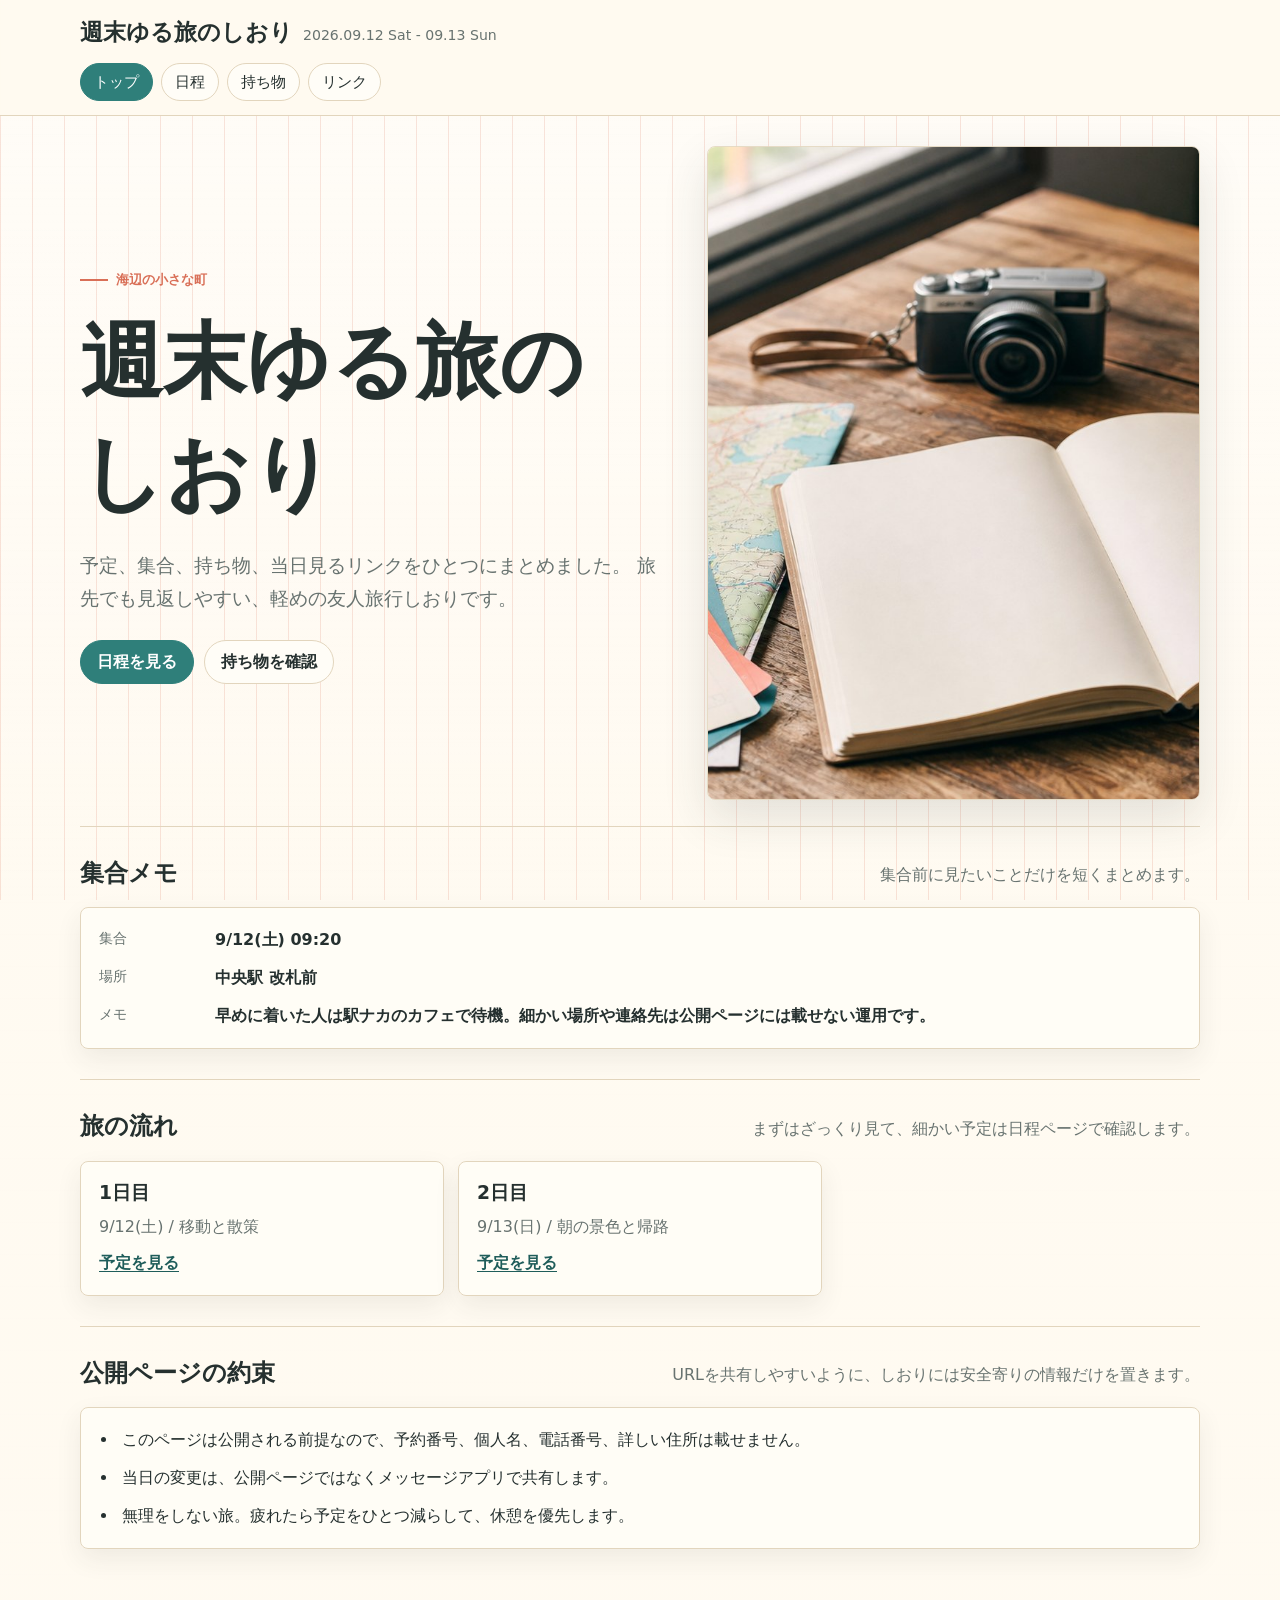
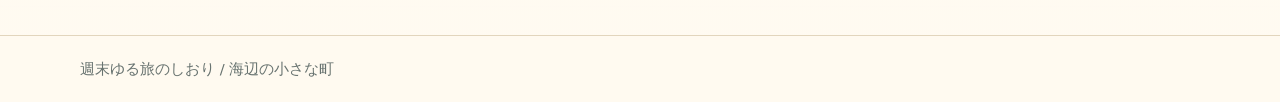
==== index.html @ 7c44f94f "Create travel booklet site" ====
<!doctype html>
<html lang="ja">
  <head>
    <meta charset="utf-8">
    <meta name="viewport" content="width=device-width, initial-scale=1">
    <meta name="description" content="友人旅行向けの安全版Webしおりテンプレートです。">
    <title>旅行のしおり</title>
    <link rel="icon" href="assets/favicon.svg" type="image/svg+xml">
    <link rel="stylesheet" href="assets/styles.css">
  </head>
  <body data-page="home">
    <header class="site-header">
      <div class="header-inner">
        <a class="site-title" href="index.html">
          <strong class="js-trip-title">旅行のしおり</strong>
          <span class="js-trip-dates">旅の日程</span>
        </a>
        <nav class="site-nav" aria-label="メインナビゲーション">
          <a href="index.html" aria-current="page">トップ</a>
          <a href="schedule.html">日程</a>
          <a href="packing.html">持ち物</a>
          <a href="links.html">リンク</a>
        </nav>
      </div>
    </header>

    <main class="page">
      <section class="hero" aria-labelledby="hero-title">
        <div class="hero-copy">
          <p class="eyebrow js-trip-destination">旅先</p>
          <h1 id="hero-title" class="js-trip-title">旅行のしおり</h1>
          <p class="lead">
            予定、集合、持ち物、当日見るリンクをひとつにまとめました。
            旅先でも見返しやすい、軽めの友人旅行しおりです。
          </p>
          <div class="hero-actions">
            <a class="button" href="schedule.html">日程を見る</a>
            <a class="button secondary" href="packing.html">持ち物を確認</a>
          </div>
        </div>
        <div class="hero-media">
          <img class="cover-image" src="assets/cover.jpg" alt="旅ノートと地図が置かれたテーブル">
        </div>
      </section>

      <section class="section" aria-labelledby="meeting-title">
        <div class="section-header">
          <h2 id="meeting-title">集合メモ</h2>
          <p>集合前に見たいことだけを短くまとめます。</p>
        </div>
        <div class="card js-meeting"></div>
      </section>

      <section class="section" aria-labelledby="days-title">
        <div class="section-header">
          <h2 id="days-title">旅の流れ</h2>
          <p>まずはざっくり見て、細かい予定は日程ページで確認します。</p>
        </div>
        <div class="grid js-day-preview"></div>
      </section>

      <section class="section" aria-labelledby="safe-title">
        <div class="section-header">
          <h2 id="safe-title">公開ページの約束</h2>
          <p>URLを共有しやすいように、しおりには安全寄りの情報だけを置きます。</p>
        </div>
        <div class="note-panel">
          <ul class="note-list js-notes"></ul>
        </div>
      </section>
    </main>

    <footer class="site-footer">
      <div class="footer-inner">
        <span class="js-trip-title">旅行のしおり</span> / <span class="js-trip-destination">旅先</span>
      </div>
    </footer>

    <script src="data/trip-data.js"></script>
    <script src="assets/app.js"></script>
  </body>
</html>
---- assets/styles.css ----
:root {
  color-scheme: light;
  --ink: #25302f;
  --muted: #687370;
  --paper: #fffaf0;
  --paper-strong: #fff3d7;
  --line: #e2d5bd;
  --teal: #2f7f7a;
  --teal-dark: #1f5d5a;
  --coral: #d96f57;
  --coral-soft: #f6c6b8;
  --leaf: #7b8d65;
  --shadow: 0 18px 45px rgba(45, 55, 52, 0.13);
  --radius: 8px;
}

* {
  box-sizing: border-box;
}

html {
  min-width: 320px;
  background:
    linear-gradient(rgba(255, 250, 240, 0.88), rgba(255, 250, 240, 0.95)),
    repeating-linear-gradient(0deg, transparent 0, transparent 31px, rgba(226, 213, 189, 0.35) 32px);
}

body {
  margin: 0;
  color: var(--ink);
  font-family: "Yu Gothic", "Hiragino Kaku Gothic ProN", Meiryo, system-ui, sans-serif;
  line-height: 1.75;
  letter-spacing: 0;
}

body::before {
  position: fixed;
  inset: 0;
  z-index: -1;
  content: "";
  background:
    linear-gradient(90deg, rgba(217, 111, 87, 0.18) 0 1px, transparent 1px),
    linear-gradient(rgba(255, 255, 255, 0.45), rgba(255, 255, 255, 0));
  background-size: 32px 100%, 100% 100%;
  pointer-events: none;
}

a {
  color: var(--teal-dark);
  text-underline-offset: 0.18em;
}

img {
  display: block;
  max-width: 100%;
}

button,
input {
  font: inherit;
}

.site-header {
  border-bottom: 1px solid var(--line);
  background: rgba(255, 250, 240, 0.96);
  backdrop-filter: blur(10px);
}

.header-inner {
  width: min(1120px, calc(100% - 32px));
  margin: 0 auto;
  padding: 18px 0 14px;
}

.site-title {
  display: inline-flex;
  align-items: baseline;
  gap: 10px;
  color: var(--ink);
  text-decoration: none;
}

.site-title strong {
  font-size: clamp(1.05rem, 2.3vw, 1.42rem);
  line-height: 1.3;
}

.site-title span {
  color: var(--muted);
  font-size: 0.88rem;
}

.site-nav {
  display: flex;
  flex-wrap: wrap;
  gap: 8px;
  margin-top: 14px;
}

.site-nav a {
  display: inline-flex;
  min-height: 38px;
  align-items: center;
  border: 1px solid var(--line);
  border-radius: 999px;
  padding: 6px 13px;
  background: #fffdf7;
  color: var(--ink);
  font-size: 0.94rem;
  line-height: 1.25;
  text-decoration: none;
}

.site-nav a[aria-current="page"] {
  border-color: var(--teal);
  background: var(--teal);
  color: #fff;
}

.page {
  width: min(1120px, calc(100% - 32px));
  margin: 0 auto;
  padding: 30px 0 56px;
}

.hero {
  display: grid;
  min-height: min(680px, calc(100svh - 100px));
  grid-template-columns: minmax(0, 1.08fr) minmax(280px, 0.92fr);
  gap: clamp(22px, 4vw, 48px);
  align-items: center;
  padding-bottom: 26px;
}

.hero-copy {
  padding: 20px 0;
}

.eyebrow {
  display: inline-flex;
  align-items: center;
  gap: 8px;
  margin: 0 0 14px;
  color: var(--coral);
  font-weight: 700;
  font-size: 0.84rem;
  letter-spacing: 0;
  text-transform: uppercase;
}

.eyebrow::before {
  width: 28px;
  height: 2px;
  content: "";
  background: currentColor;
}

h1,
h2,
h3 {
  margin: 0;
  line-height: 1.35;
  letter-spacing: 0;
}

h1 {
  max-width: 13em;
  font-size: clamp(2.18rem, 7vw, 5.2rem);
}

.lead {
  max-width: 41rem;
  margin: 18px 0 0;
  color: var(--muted);
  font-size: clamp(1rem, 2.2vw, 1.2rem);
}

.hero-actions,
.action-row {
  display: flex;
  flex-wrap: wrap;
  gap: 10px;
  margin-top: 24px;
}

.button {
  display: inline-flex;
  min-height: 44px;
  align-items: center;
  justify-content: center;
  border: 1px solid var(--teal);
  border-radius: 999px;
  padding: 9px 16px;
  background: var(--teal);
  color: #fff;
  font-weight: 700;
  line-height: 1.25;
  text-decoration: none;
  cursor: pointer;
}

.button.secondary {
  border-color: var(--line);
  background: #fffdf7;
  color: var(--ink);
}

.button:hover,
.site-nav a:hover,
.link-card:hover {
  transform: translateY(-1px);
}

.hero-media {
  align-self: stretch;
  min-height: 360px;
}

.cover-image {
  width: 100%;
  height: 100%;
  min-height: 360px;
  border: 1px solid rgba(226, 213, 189, 0.85);
  border-radius: var(--radius);
  box-shadow: var(--shadow);
  object-fit: cover;
}

.section {
  padding: 30px 0;
  border-top: 1px solid var(--line);
}

.section-header {
  display: flex;
  flex-wrap: wrap;
  gap: 10px 18px;
  align-items: end;
  justify-content: space-between;
  margin-bottom: 18px;
}

.section-header p {
  max-width: 34rem;
  margin: 0;
  color: var(--muted);
}

.grid {
  display: grid;
  grid-template-columns: repeat(3, minmax(0, 1fr));
  gap: 14px;
}

.two-column {
  display: grid;
  grid-template-columns: minmax(0, 0.95fr) minmax(280px, 0.55fr);
  gap: 20px;
  align-items: start;
}

.card,
.day-block,
.packing-group,
.note-panel {
  border: 1px solid var(--line);
  border-radius: var(--radius);
  background: rgba(255, 253, 247, 0.92);
  box-shadow: 0 10px 26px rgba(45, 55, 52, 0.08);
}

.card {
  padding: 18px;
}

.card p,
.day-summary p,
.note-panel p {
  margin: 8px 0 0;
  color: var(--muted);
}

.meta-list {
  display: grid;
  gap: 10px;
  margin: 0;
}

.meta-list div {
  display: grid;
  grid-template-columns: 6.5rem 1fr;
  gap: 12px;
  align-items: start;
}

.meta-list dt {
  color: var(--muted);
  font-size: 0.9rem;
}

.meta-list dd {
  margin: 0;
  font-weight: 700;
}

.day-block {
  overflow: hidden;
}

.js-schedule {
  display: grid;
  gap: 18px;
}

.day-heading {
  display: flex;
  flex-wrap: wrap;
  gap: 10px 14px;
  align-items: center;
  justify-content: space-between;
  padding: 18px;
  border-bottom: 1px solid var(--line);
  background: var(--paper-strong);
}

.day-heading span {
  color: var(--muted);
  font-size: 0.94rem;
}

.timeline {
  display: grid;
  margin: 0;
  padding: 0;
  list-style: none;
}

.plan-item {
  display: grid;
  grid-template-columns: 76px minmax(0, 1fr);
  gap: 14px;
  padding: 16px 18px;
  border-bottom: 1px solid rgba(226, 213, 189, 0.7);
}

.plan-item:last-child {
  border-bottom: 0;
}

.plan-time {
  color: var(--teal-dark);
  font-weight: 800;
  font-variant-numeric: tabular-nums;
}

.plan-title-row {
  display: flex;
  flex-wrap: wrap;
  gap: 8px 10px;
  align-items: center;
}

.plan-title-row h3 {
  font-size: 1.06rem;
}

.plan-place {
  color: var(--muted);
  font-size: 0.94rem;
}

.plan-item p {
  margin: 6px 0 0;
  color: var(--muted);
}

.plan-link,
.mini-link {
  display: inline-flex;
  margin-top: 8px;
  font-weight: 700;
}

.status-pill {
  display: inline-flex;
  min-height: 26px;
  align-items: center;
  border-radius: 999px;
  padding: 3px 9px;
  background: var(--coral-soft);
  color: #733324;
  font-size: 0.78rem;
  font-weight: 800;
}

.plan-item.is-current,
.plan-item.is-next {
  background: #fff8e4;
  box-shadow: inset 4px 0 0 var(--coral);
}

.day-block.is-today .day-heading {
  background: #f4efe0;
}

.packing-toolbar {
  display: flex;
  flex-wrap: wrap;
  gap: 12px;
  align-items: center;
  justify-content: space-between;
  margin-bottom: 16px;
}

.progress {
  flex: 1 1 240px;
  min-width: 220px;
}

.progress-label {
  display: flex;
  justify-content: space-between;
  gap: 10px;
  margin-bottom: 8px;
  color: var(--muted);
  font-size: 0.92rem;
}

.progress-bar {
  height: 10px;
  overflow: hidden;
  border: 1px solid var(--line);
  border-radius: 999px;
  background: #fffdf7;
}

.progress-bar span {
  display: block;
  width: 0%;
  height: 100%;
  background: linear-gradient(90deg, var(--teal), var(--leaf));
  transition: width 180ms ease;
}

.packing-list {
  display: grid;
  grid-template-columns: repeat(3, minmax(0, 1fr));
  gap: 14px;
}

.packing-group {
  padding: 18px;
}

.check-list {
  display: grid;
  gap: 10px;
  margin: 14px 0 0;
  padding: 0;
  list-style: none;
}

.check-item label {
  display: grid;
  grid-template-columns: 22px minmax(0, 1fr);
  gap: 10px;
  align-items: center;
  cursor: pointer;
}

.check-item input {
  width: 18px;
  height: 18px;
  accent-color: var(--teal);
}

.check-item span {
  overflow-wrap: anywhere;
}

.check-item input:checked + span {
  color: var(--muted);
  text-decoration: line-through;
}

.link-list {
  display: grid;
  gap: 12px;
}

.link-card {
  display: block;
  border: 1px solid var(--line);
  border-radius: var(--radius);
  padding: 18px;
  background: rgba(255, 253, 247, 0.94);
  color: var(--ink);
  text-decoration: none;
  box-shadow: 0 10px 26px rgba(45, 55, 52, 0.07);
}

.link-card strong {
  display: block;
  font-size: 1.04rem;
}

.link-card span {
  display: block;
  margin-top: 5px;
  color: var(--muted);
}

.note-panel {
  padding: 18px;
}

.note-list {
  display: grid;
  gap: 10px;
  margin: 0;
  padding-left: 1.2rem;
}

.note-list li {
  padding-left: 4px;
}

.site-footer {
  border-top: 1px solid var(--line);
  background: rgba(255, 250, 240, 0.96);
}

.footer-inner {
  width: min(1120px, calc(100% - 32px));
  margin: 0 auto;
  padding: 20px 0;
  color: var(--muted);
  font-size: 0.92rem;
}

.page-title {
  padding: 22px 0 26px;
}

.page-title h1 {
  max-width: none;
  font-size: clamp(2rem, 5vw, 3.4rem);
}

.empty {
  color: var(--muted);
}

@media (max-width: 860px) {
  .hero,
  .two-column {
    grid-template-columns: 1fr;
  }

  .hero {
    min-height: auto;
  }

  .hero-media {
    min-height: 300px;
    order: -1;
  }

  .cover-image {
    aspect-ratio: 16 / 10;
    min-height: 0;
  }

  .grid,
  .packing-list {
    grid-template-columns: 1fr;
  }
}

@media (max-width: 560px) {
  .header-inner,
  .page,
  .footer-inner {
    width: min(100% - 24px, 1120px);
  }

  .site-title {
    display: grid;
    gap: 2px;
  }

  .site-nav a {
    flex: 1 1 calc(50% - 8px);
    justify-content: center;
    padding-inline: 10px;
  }

  .page {
    padding-top: 20px;
  }

  .hero-copy {
    padding-top: 6px;
  }

  .plan-item {
    grid-template-columns: 58px minmax(0, 1fr);
    gap: 10px;
    padding-inline: 14px;
  }

  .day-heading,
  .card,
  .packing-group,
  .note-panel,
  .link-card {
    padding: 15px;
  }

  .meta-list div {
    grid-template-columns: 1fr;
    gap: 2px;
  }
}
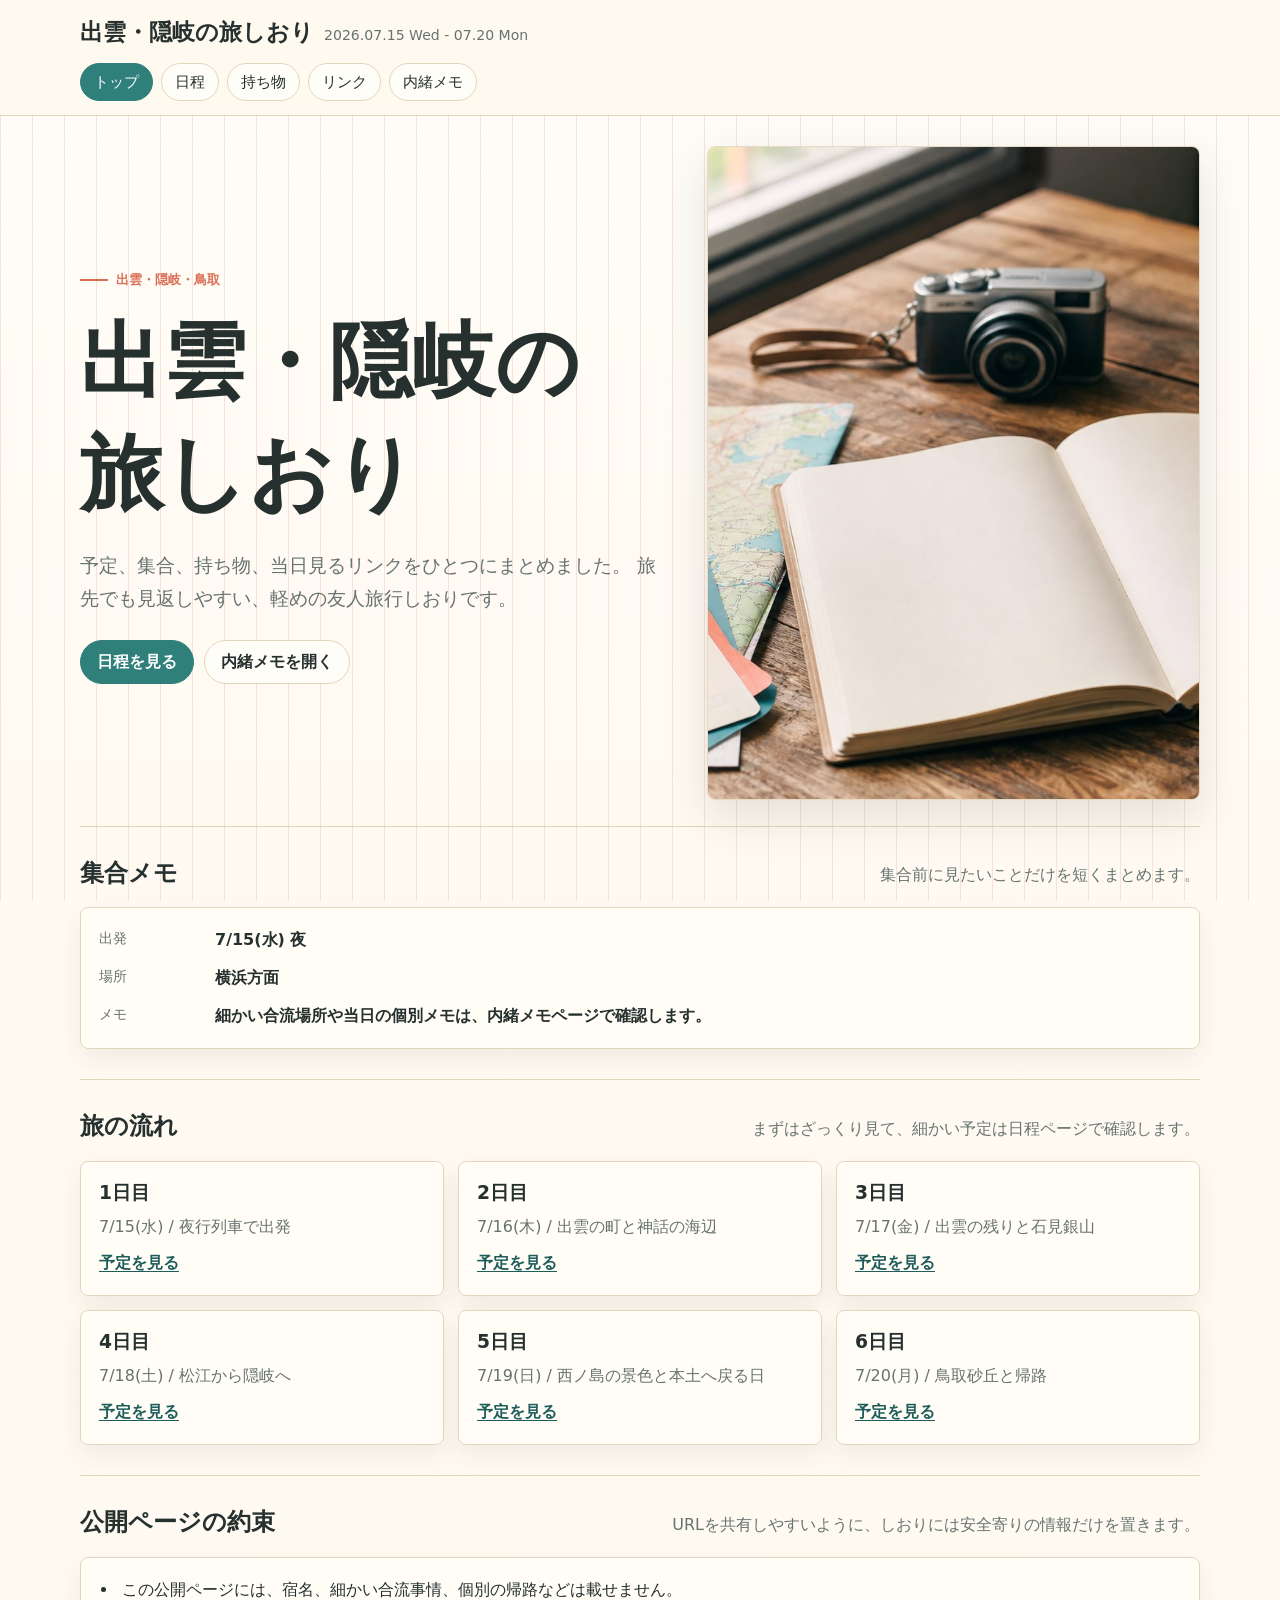
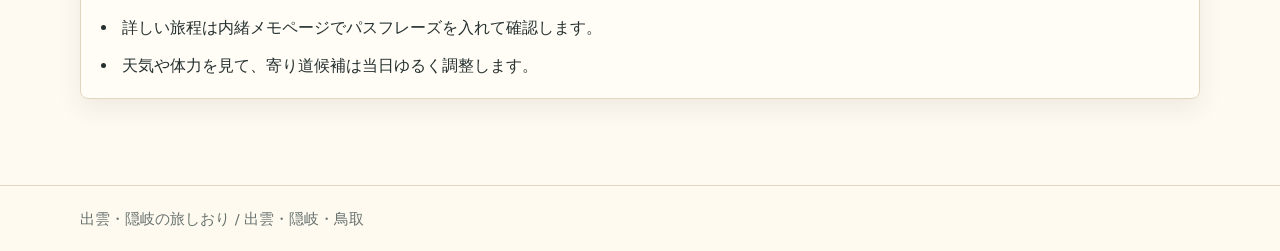
==== commit 06d4a4dd: "Add encrypted private itinerary" ====
--- a/index.html
+++ b/index.html
@@ -20,6 +20,7 @@
           <a href="schedule.html">日程</a>
           <a href="packing.html">持ち物</a>
           <a href="links.html">リンク</a>
+          <a href="private.html">内緒メモ</a>
         </nav>
       </div>
     </header>
@@ -35,7 +36,7 @@
           </p>
           <div class="hero-actions">
             <a class="button" href="schedule.html">日程を見る</a>
-            <a class="button secondary" href="packing.html">持ち物を確認</a>
+            <a class="button secondary" href="private.html">内緒メモを開く</a>
           </div>
         </div>
         <div class="hero-media">
--- a/assets/styles.css
+++ b/assets/styles.css
@@ -278,6 +278,7 @@
 .note-panel p {
   margin: 8px 0 0;
   color: var(--muted);
+  overflow-wrap: anywhere;
 }
 
 .meta-list {
@@ -372,6 +373,7 @@
 .plan-item p {
   margin: 6px 0 0;
   color: var(--muted);
+  overflow-wrap: anywhere;
 }
 
 .plan-link,
@@ -525,6 +527,75 @@
   padding-left: 4px;
 }
 
+.private-lock {
+  border-top: 0;
+  padding-top: 0;
+}
+
+.private-lock-panel {
+  max-width: 680px;
+  border: 1px solid var(--line);
+  border-radius: var(--radius);
+  padding: 22px;
+  background: rgba(255, 253, 247, 0.94);
+  box-shadow: var(--shadow);
+}
+
+.private-lock-panel p {
+  margin: 8px 0 0;
+  color: var(--muted);
+}
+
+.unlock-form {
+  display: grid;
+  gap: 10px;
+  margin-top: 18px;
+}
+
+.unlock-form label {
+  color: var(--muted);
+  font-weight: 700;
+  font-size: 0.92rem;
+}
+
+.unlock-row {
+  display: grid;
+  grid-template-columns: minmax(0, 1fr) auto;
+  gap: 10px;
+}
+
+.unlock-row input {
+  min-height: 44px;
+  min-width: 0;
+  border: 1px solid var(--line);
+  border-radius: 999px;
+  padding: 9px 14px;
+  background: #fffdf7;
+  color: var(--ink);
+}
+
+.private-status {
+  min-height: 1.6em;
+  margin: 0;
+  color: var(--coral);
+  font-weight: 700;
+}
+
+.private-content {
+  display: grid;
+  gap: 18px;
+  min-width: 0;
+}
+
+.private-summary {
+  margin-bottom: 2px;
+}
+
+.private-days {
+  display: grid;
+  gap: 18px;
+}
+
 .site-footer {
   border-top: 1px solid var(--line);
   background: rgba(255, 250, 240, 0.96);
@@ -621,4 +692,8 @@
     grid-template-columns: 1fr;
     gap: 2px;
   }
-}
+
+  .unlock-row {
+    grid-template-columns: 1fr;
+  }
+}
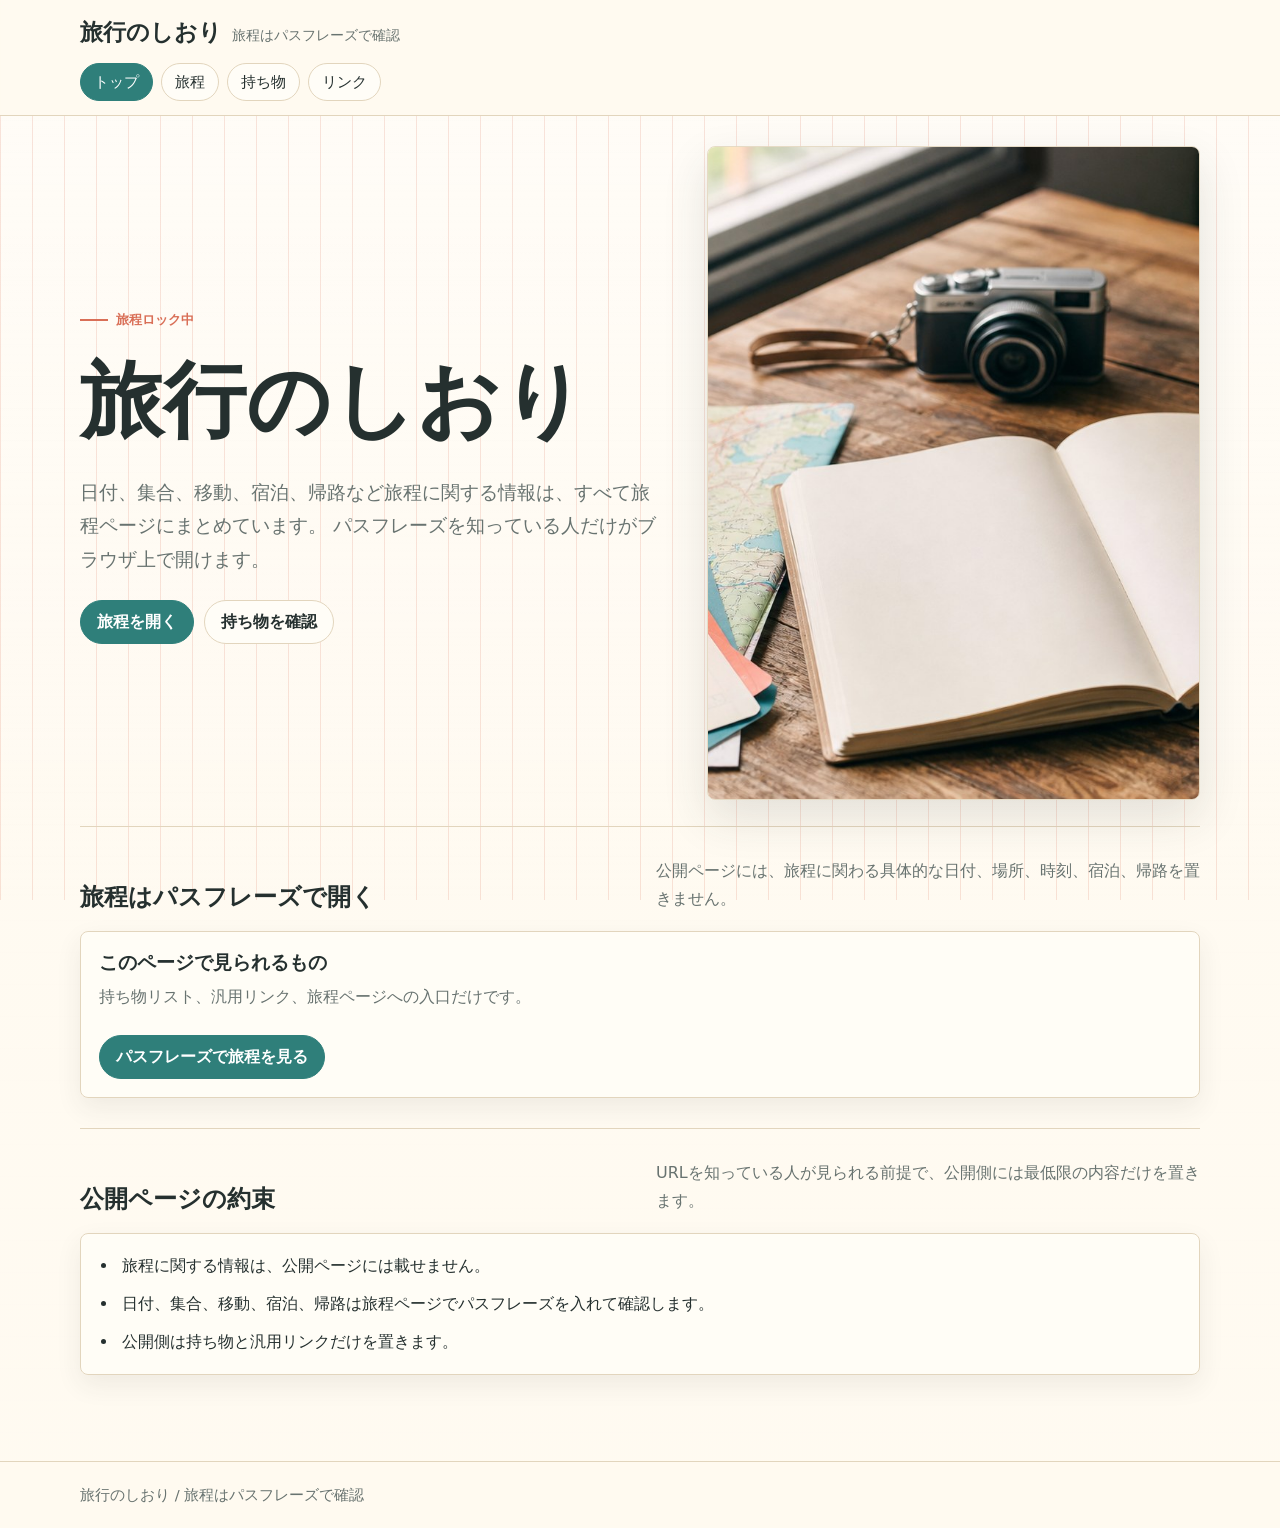
==== commit d50907b4: "Unify itinerary behind passphrase" ====
--- a/index.html
+++ b/index.html
@@ -3,7 +3,7 @@
   <head>
     <meta charset="utf-8">
     <meta name="viewport" content="width=device-width, initial-scale=1">
-    <meta name="description" content="友人旅行向けの安全版Webしおりテンプレートです。">
+    <meta name="description" content="旅程を暗号化して共有する旅行しおりです。">
     <title>旅行のしおり</title>
     <link rel="icon" href="assets/favicon.svg" type="image/svg+xml">
     <link rel="stylesheet" href="assets/styles.css">
@@ -13,14 +13,13 @@
       <div class="header-inner">
         <a class="site-title" href="index.html">
           <strong class="js-trip-title">旅行のしおり</strong>
-          <span class="js-trip-dates">旅の日程</span>
+          <span class="js-trip-dates">旅程はパスフレーズで確認</span>
         </a>
         <nav class="site-nav" aria-label="メインナビゲーション">
           <a href="index.html" aria-current="page">トップ</a>
-          <a href="schedule.html">日程</a>
+          <a href="schedule.html">旅程</a>
           <a href="packing.html">持ち物</a>
           <a href="links.html">リンク</a>
-          <a href="private.html">内緒メモ</a>
         </nav>
       </div>
     </header>
@@ -28,15 +27,15 @@
     <main class="page">
       <section class="hero" aria-labelledby="hero-title">
         <div class="hero-copy">
-          <p class="eyebrow js-trip-destination">旅先</p>
+          <p class="eyebrow js-trip-destination">旅程ロック中</p>
           <h1 id="hero-title" class="js-trip-title">旅行のしおり</h1>
           <p class="lead">
-            予定、集合、持ち物、当日見るリンクをひとつにまとめました。
-            旅先でも見返しやすい、軽めの友人旅行しおりです。
+            日付、集合、移動、宿泊、帰路など旅程に関する情報は、すべて旅程ページにまとめています。
+            パスフレーズを知っている人だけがブラウザ上で開けます。
           </p>
           <div class="hero-actions">
-            <a class="button" href="schedule.html">日程を見る</a>
-            <a class="button secondary" href="private.html">内緒メモを開く</a>
+            <a class="button" href="schedule.html">旅程を開く</a>
+            <a class="button secondary" href="packing.html">持ち物を確認</a>
           </div>
         </div>
         <div class="hero-media">
@@ -44,26 +43,24 @@
         </div>
       </section>
 
-      <section class="section" aria-labelledby="meeting-title">
+      <section class="section" aria-labelledby="private-title">
         <div class="section-header">
-          <h2 id="meeting-title">集合メモ</h2>
-          <p>集合前に見たいことだけを短くまとめます。</p>
+          <h2 id="private-title">旅程はパスフレーズで開く</h2>
+          <p>公開ページには、旅程に関わる具体的な日付、場所、時刻、宿泊、帰路を置きません。</p>
         </div>
-        <div class="card js-meeting"></div>
-      </section>
-
-      <section class="section" aria-labelledby="days-title">
-        <div class="section-header">
-          <h2 id="days-title">旅の流れ</h2>
-          <p>まずはざっくり見て、細かい予定は日程ページで確認します。</p>
+        <div class="card">
+          <h3>このページで見られるもの</h3>
+          <p>持ち物リスト、汎用リンク、旅程ページへの入口だけです。</p>
+          <div class="action-row">
+            <a class="button" href="schedule.html">パスフレーズで旅程を見る</a>
+          </div>
         </div>
-        <div class="grid js-day-preview"></div>
       </section>
 
       <section class="section" aria-labelledby="safe-title">
         <div class="section-header">
           <h2 id="safe-title">公開ページの約束</h2>
-          <p>URLを共有しやすいように、しおりには安全寄りの情報だけを置きます。</p>
+          <p>URLを知っている人が見られる前提で、公開側には最低限の内容だけを置きます。</p>
         </div>
         <div class="note-panel">
           <ul class="note-list js-notes"></ul>
@@ -73,7 +70,7 @@
 
     <footer class="site-footer">
       <div class="footer-inner">
-        <span class="js-trip-title">旅行のしおり</span> / <span class="js-trip-destination">旅先</span>
+        <span class="js-trip-title">旅行のしおり</span> / 旅程はパスフレーズで確認
       </div>
     </footer>
 
